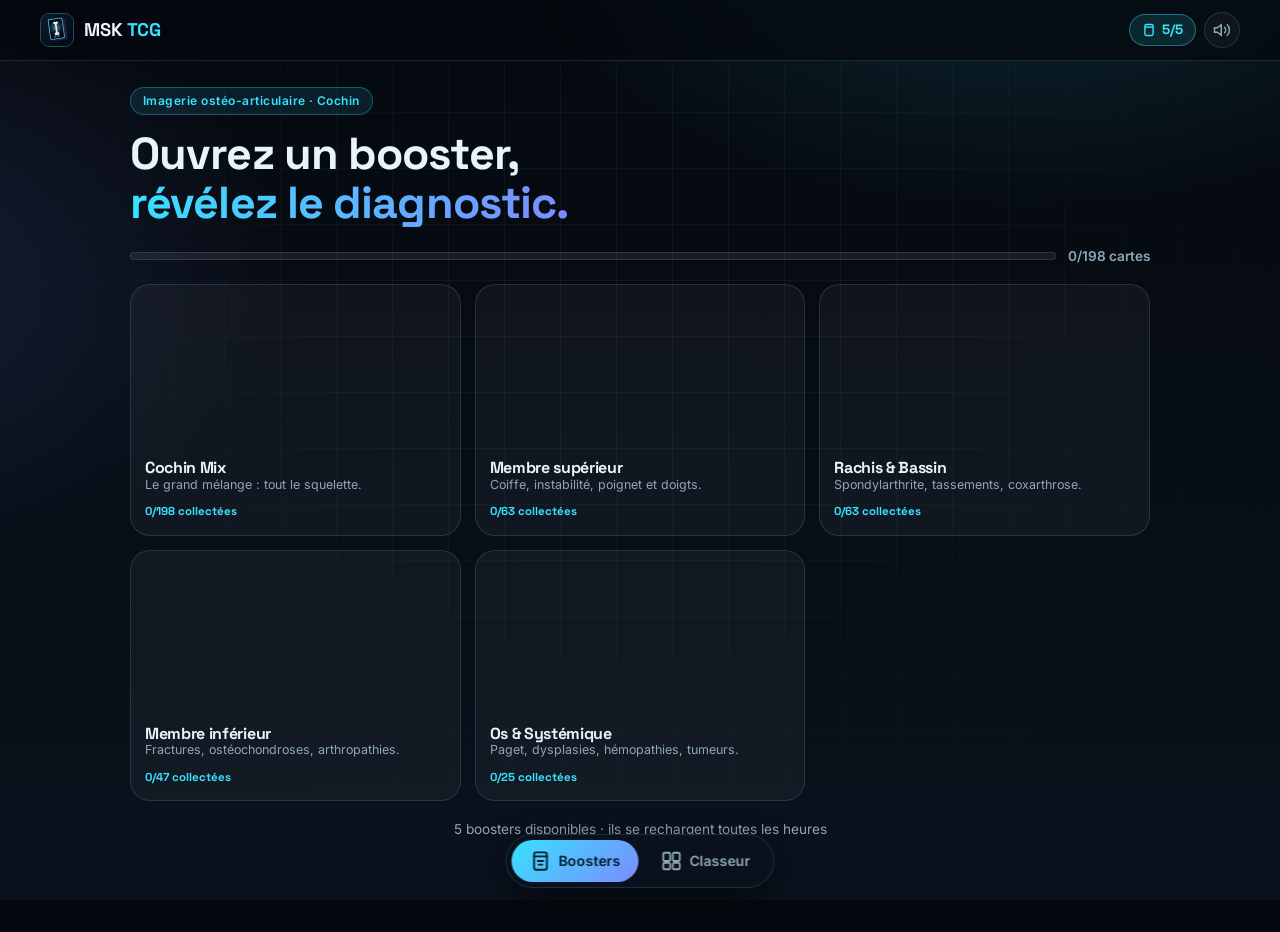
==== index.html @ c3ca77c6 "feat: MSK TCG — 198 imaging cards, booster tearing, tap-to-reveal, binder, PWA Co-Authored-By: Claud" ====
<!doctype html>
<html lang="fr">
<head>
  <meta charset="UTF-8" />
  <meta name="viewport" content="width=device-width, initial-scale=1.0, viewport-fit=cover" />
  <meta name="theme-color" content="#05090f" />
  <meta name="apple-mobile-web-app-capable" content="yes" />
  <meta name="mobile-web-app-capable" content="yes" />
  <meta name="apple-mobile-web-app-status-bar-style" content="black-translucent" />
  <meta name="apple-mobile-web-app-title" content="MSK TCG" />
  <meta name="description" content="MSK TCG : ouvrez des boosters d’imagerie musculosquelettique, révélez le diagnostic et complétez votre classeur." />
  <title>MSK TCG — Cochin</title>
  <link rel="icon" type="image/svg+xml" href="assets/icon.svg" />
  <link rel="icon" type="image/png" sizes="192x192" href="assets/icon-192.png" />
  <link rel="apple-touch-icon" sizes="180x180" href="apple-touch-icon.png" />
  <link rel="manifest" href="manifest.webmanifest" />
  <link rel="preconnect" href="https://fonts.googleapis.com" />
  <link rel="preconnect" href="https://fonts.gstatic.com" crossorigin />
  <link href="https://fonts.googleapis.com/css2?family=Inter:wght@400;500;600;700&family=Space+Grotesk:wght@500;600;700&display=swap" rel="stylesheet" />
  <link rel="stylesheet" href="styles.css?v=1" />
</head>
<body>
  <div class="bg-grid" aria-hidden="true"></div>

  <!-- pull-to-refresh: rotating arrow only -->
  <div id="ptr" aria-hidden="true">
    <svg viewBox="0 0 24 24" width="22" height="22" fill="none" stroke="currentColor" stroke-width="2.4" stroke-linecap="round" stroke-linejoin="round"><path d="M21 12a9 9 0 1 1-2.64-6.36"/><path d="M21 3v6h-6"/></svg>
  </div>

  <header class="top">
    <div class="brand">
      <img src="assets/icon.svg" alt="" class="brand-logo" />
      <span class="brand-text">MSK <b>TCG</b></span>
    </div>
    <div class="top-right">
      <div class="pack-counter" id="packCounter" title="Boosters disponibles"></div>
      <button class="icon-btn" id="soundBtn" aria-label="Son"></button>
    </div>
  </header>

  <main id="app">
    <!-- HOME / BOOSTERS -->
    <section class="view" id="view-boosters">
      <div class="hero">
        <span class="eyebrow">Imagerie ostéo-articulaire · Cochin</span>
        <h1>Ouvrez un booster,<br /><span class="grad">révélez le diagnostic.</span></h1>
        <div class="progress-line">
          <div class="progress-bar"><i id="homeProgress"></i></div>
          <span id="homeProgressText"></span>
        </div>
      </div>
      <div class="booster-grid" id="boosterGrid"></div>
      <p class="refill" id="refillText"></p>
    </section>

    <!-- BINDER -->
    <section class="view" id="view-binder" hidden>
      <div class="binder-head">
        <div>
          <h2>Classeur</h2>
          <p class="muted" id="binderCount"></p>
        </div>
        <div class="binder-tools">
          <button class="chip-btn" id="studyBtn" aria-pressed="false" title="Masquer les titres pour réviser">Révision</button>
          <button class="chip-btn" id="gridBtn" title="Taille de la grille">▦</button>
        </div>
      </div>
      <div class="chips" id="regionChips"></div>
      <div class="rarity-stats" id="rarityStats"></div>
      <div class="binder-grid" id="binderGrid"></div>
    </section>
  </main>

  <nav class="bottom-nav">
    <button data-view="boosters" class="active">
      <svg viewBox="0 0 24 24" width="22" height="22" fill="none" stroke="currentColor" stroke-width="2" stroke-linecap="round" stroke-linejoin="round"><rect x="5" y="2.5" width="14" height="19" rx="2.5"/><path d="M5 7h14M9 12h6M10 16h4"/></svg>
      <span>Boosters</span>
    </button>
    <button data-view="binder">
      <svg viewBox="0 0 24 24" width="22" height="22" fill="none" stroke="currentColor" stroke-width="2" stroke-linecap="round" stroke-linejoin="round"><rect x="3" y="3" width="7.5" height="9" rx="1.5"/><rect x="13.5" y="3" width="7.5" height="9" rx="1.5"/><rect x="3" y="14" width="7.5" height="7" rx="1.5"/><rect x="13.5" y="14" width="7.5" height="7" rx="1.5"/></svg>
      <span>Classeur</span>
    </button>
  </nav>

  <!-- OPENING STAGE (fullscreen, single viewport) -->
  <div class="stage" id="stage" hidden>
    <div class="stage-rays" id="stageRays"></div>
    <button class="stage-close" id="stageClose" aria-label="Fermer">✕</button>
    <div class="stage-step" id="stageStep"></div>
    <div class="stage-body" id="stageBody"></div>
    <div class="stage-foot" id="stageFoot"></div>
  </div>

  <!-- INSPECT MODAL -->
  <div class="modal" id="modal" hidden>
    <div class="modal-card" id="modalCard"></div>
    <button class="modal-close" id="modalClose" aria-label="Fermer">✕</button>
  </div>

  <script src="data/embedded_data.js?v=1"></script>
  <script src="app.js?v=1"></script>
</body>
</html>
---- styles.css ----
:root {
  --bg: #05090f;
  --bg-2: #0a121d;
  --panel: rgba(255, 255, 255, 0.04);
  --panel-2: rgba(255, 255, 255, 0.07);
  --line: rgba(160, 220, 255, 0.14);
  --text: #e8f4fb;
  --muted: #8fa6b8;
  --cyan: #38e1ff;
  --violet: #7c8cff;
  --gold: #ffc857;
  --good: #34d399;
  --bad: #fb7185;
  --radius: 20px;
  --font: 'Inter', system-ui, sans-serif;
  --display: 'Space Grotesk', 'Inter', system-ui, sans-serif;
  --sat: env(safe-area-inset-top, 0px);
  --sab: env(safe-area-inset-bottom, 0px);
  --nav-h: 64px;
}

* { box-sizing: border-box; margin: 0; padding: 0; }
html { overflow-x: clip; -webkit-tap-highlight-color: transparent; -webkit-text-size-adjust: 100%; }
body {
  background: var(--bg);
  color: var(--text);
  font-family: var(--font);
  line-height: 1.5;
  -webkit-font-smoothing: antialiased;
  overflow-x: hidden;
  min-height: 100dvh;
}
button { font: inherit; color: inherit; cursor: pointer; border: 0; background: none; touch-action: manipulation; }
h1, h2, h3 { font-family: var(--display); line-height: 1.1; letter-spacing: -0.02em; }
img { -webkit-user-drag: none; user-select: none; }
[hidden] { display: none !important; }
.muted { color: var(--muted); }

/* Pull-to-refresh only on touch devices: desktop trackpad scroll stays untouched */
@media (hover: none) and (pointer: coarse) {
  html, body { overscroll-behavior-y: contain; }
  body * { touch-action: manipulation; }
}

/* animated background — same as QUIZ Cochin MSK */
.bg-grid {
  position: fixed; inset: 0; z-index: -1;
  background:
    radial-gradient(900px 500px at 80% -10%, rgba(56, 225, 255, 0.16), transparent 60%),
    radial-gradient(700px 500px at -10% 30%, rgba(124, 140, 255, 0.14), transparent 60%),
    linear-gradient(var(--bg), var(--bg-2));
}
.bg-grid::after {
  content: ''; position: absolute; inset: 0;
  background-image:
    linear-gradient(rgba(160, 220, 255, 0.05) 1px, transparent 1px),
    linear-gradient(90deg, rgba(160, 220, 255, 0.05) 1px, transparent 1px);
  background-size: 56px 56px;
  mask-image: radial-gradient(ellipse at 50% 30%, #000 20%, transparent 75%);
  -webkit-mask-image: radial-gradient(ellipse at 50% 30%, #000 20%, transparent 75%);
  animation: drift 24s linear infinite;
}
@keyframes drift { to { background-position: 56px 56px; } }

/* pull to refresh */
#ptr {
  position: fixed; left: 50%; top: calc(var(--sat) + 10px); z-index: 200;
  width: 38px; height: 38px; margin-left: -19px; border-radius: 50%;
  display: grid; place-items: center; color: var(--cyan);
  background: rgba(10, 18, 29, 0.92); border: 1px solid var(--line);
  box-shadow: 0 8px 24px rgba(0, 0, 0, 0.45);
  opacity: 0; transform: translateY(-50px); pointer-events: none;
}
#ptr.spin svg { animation: spin 0.8s linear infinite; }
@keyframes spin { to { transform: rotate(360deg); } }

/* top bar */
.top {
  position: sticky; top: 0; z-index: 40;
  display: flex; align-items: center; justify-content: space-between; gap: 12px;
  padding: calc(12px + var(--sat)) clamp(16px, 5vw, 40px) 12px;
  background: rgba(5, 9, 15, 0.72);
  backdrop-filter: blur(14px); -webkit-backdrop-filter: blur(14px);
  border-bottom: 1px solid var(--line);
}
.brand { display: inline-flex; align-items: center; gap: 10px; font-family: var(--display); font-weight: 700; font-size: 1.15rem; }
.brand b { color: var(--cyan); }
.brand-logo { width: 34px; height: 34px; border-radius: 9px; border: 1px solid rgba(56, 225, 255, 0.35); box-shadow: 0 2px 10px rgba(0,0,0,.4); }
.top-right { display: flex; align-items: center; gap: 8px; }
.pack-counter {
  display: inline-flex; align-items: center; gap: 6px;
  padding: 5px 12px; border-radius: 999px;
  font-family: var(--display); font-weight: 700; font-size: 0.85rem;
  color: var(--cyan); background: rgba(56, 225, 255, 0.12); border: 1px solid rgba(56, 225, 255, 0.4);
}
.pack-counter.empty { color: var(--muted); background: var(--panel); border-color: var(--line); }
.icon-btn {
  width: 36px; height: 36px; border-radius: 50%; display: grid; place-items: center;
  background: var(--panel); border: 1px solid var(--line); color: var(--muted);
}

main { padding: 0 clamp(16px, 5vw, 40px) calc(var(--nav-h) + var(--sab) + 28px); max-width: 1100px; margin: 0 auto; }

/* hero */
.hero { padding: 26px 0 18px; }
.eyebrow {
  display: inline-block; padding: 4px 12px; border-radius: 999px; font-size: 0.75rem; font-weight: 600;
  letter-spacing: 0.04em; color: var(--cyan); background: rgba(56, 225, 255, 0.1); border: 1px solid rgba(56, 225, 255, 0.3);
}
.hero h1 { margin-top: 14px; font-size: clamp(1.7rem, 6.5vw, 2.8rem); }
.grad { background: linear-gradient(90deg, var(--cyan), var(--violet)); -webkit-background-clip: text; background-clip: text; color: transparent; }
.progress-line { display: flex; align-items: center; gap: 12px; margin-top: 18px; color: var(--muted); font-size: 0.85rem; font-weight: 600; }
.progress-bar { flex: 1; height: 8px; border-radius: 99px; background: var(--panel-2); overflow: hidden; border: 1px solid var(--line); }
.progress-bar i { display: block; height: 100%; width: 0; background: linear-gradient(90deg, var(--cyan), var(--violet)); border-radius: 99px; transition: width 0.6s ease; }

/* booster tiles */
.booster-grid { display: grid; grid-template-columns: repeat(2, minmax(0, 1fr)); gap: 14px; }
@media (min-width: 760px) { .booster-grid { grid-template-columns: repeat(3, minmax(0, 1fr)); } }
.booster-tile {
  position: relative; text-align: left; border-radius: var(--radius); padding: 14px;
  background: var(--panel); border: 1px solid var(--line);
  display: flex; flex-direction: column; gap: 10px; overflow: hidden;
  transition: transform 0.18s ease, border-color 0.18s ease;
}
.booster-tile:active { transform: scale(0.97); }
.booster-tile:hover { border-color: rgba(56, 225, 255, 0.45); }
.booster-tile.disabled { opacity: 0.55; }
.booster-tile .mini-pack { height: 150px; }
.booster-tile .pack-xray { inset: 13% 12% 22%; }
.booster-tile .pack-label { bottom: 8%; }
.booster-tile .pack-label span { display: none; }
.booster-tile .pack-label small { font-size: 0.6rem; }
.booster-tile h3 { font-size: 1rem; }
.booster-tile p { font-size: 0.78rem; color: var(--muted); line-height: 1.35; }
.booster-tile .owned { font-size: 0.72rem; font-weight: 700; color: var(--cyan); font-family: var(--display); }
.refill { text-align: center; color: var(--muted); font-size: 0.85rem; margin-top: 18px; min-height: 1.3em; }

/* booster pack art (CSS) */
.pack {
  --c1: var(--cyan); --c2: var(--violet);
  position: relative; width: 100%; height: 100%; border-radius: 14px;
  background:
    radial-gradient(120% 70% at 50% 0%, rgba(255,255,255,0.22), transparent 60%),
    linear-gradient(160deg, var(--c1), var(--c2) 70%, #0a0f1d);
  box-shadow: inset 0 0 0 1px rgba(255,255,255,0.25), 0 10px 30px rgba(0,0,0,0.45);
  overflow: hidden; display: grid; place-items: center;
}
.pack::before { /* crimped edges */
  content: ''; position: absolute; left: 0; right: 0; top: 0; height: 9%;
  background: repeating-linear-gradient(90deg, rgba(255,255,255,0.35) 0 3px, rgba(0,0,0,0.12) 3px 6px);
}
.pack::after {
  content: ''; position: absolute; left: 0; right: 0; bottom: 0; height: 6%;
  background: repeating-linear-gradient(90deg, rgba(255,255,255,0.35) 0 3px, rgba(0,0,0,0.12) 3px 6px);
}
.pack-sheen {
  position: absolute; inset: -40%;
  background: linear-gradient(115deg, transparent 40%, rgba(255,255,255,0.35) 50%, transparent 60%);
  animation: sheen 3.6s ease-in-out infinite;
}
@keyframes sheen { 0% { transform: translateX(-40%); } 60%, 100% { transform: translateX(40%); } }
.pack-xray {
  position: absolute; inset: 14% 12% 26%; border-radius: 10px; opacity: 0.9;
  background: #000 center/cover no-repeat;
  box-shadow: inset 0 0 0 2px rgba(255,255,255,0.35), 0 6px 20px rgba(0,0,0,0.5);
  filter: grayscale(1) contrast(1.15);
}
.pack-label {
  position: absolute; left: 0; right: 0; bottom: 9%; text-align: center; padding: 0 8px;
  font-family: var(--display); font-weight: 700; color: #fff; text-shadow: 0 2px 8px rgba(0,0,0,0.6);
}
.pack-label small { display: block; font-size: 0.62em; letter-spacing: 0.18em; text-transform: uppercase; opacity: 0.85; }
.pack-label span { font-size: 1em; }

/* ---------- CARD ---------- */
.card {
  --rc: #8fa6b8; --rc2: #3c4a58;
  position: relative; aspect-ratio: 5 / 7; width: 100%;
  border-radius: 18px; padding: 5px;
  background: linear-gradient(145deg, var(--rc), var(--rc2) 45%, var(--rc) 100%);
  box-shadow: 0 18px 40px rgba(0, 0, 0, 0.55), 0 0 0 1px rgba(255,255,255,0.06);
  transform-style: preserve-3d;
  transition: transform 0.25s ease, box-shadow 0.3s ease;
  user-select: none; -webkit-user-select: none;
}
.card.r-peu-commune { --rc: #38e1ff; --rc2: #0b4f63; }
.card.r-rare { --rc: #7c8cff; --rc2: #2a2f7a; box-shadow: 0 18px 40px rgba(0,0,0,.55), 0 0 26px rgba(124,140,255,.35); }
.card.r-legendaire { --rc: #ffc857; --rc2: #7a4b05; box-shadow: 0 18px 40px rgba(0,0,0,.55), 0 0 36px rgba(255,200,87,.45); }
.card-inner {
  position: relative; height: 100%; border-radius: 14px; overflow: hidden;
  background: #000; display: flex; flex-direction: column;
}
.card-top {
  position: absolute; z-index: 3; top: 0; left: 0; right: 0;
  display: flex; justify-content: space-between; align-items: center;
  padding: 8px 10px; pointer-events: none;
  background: linear-gradient(rgba(0,0,0,0.65), transparent);
  font-family: var(--display); font-weight: 700; font-size: 0.72rem; letter-spacing: 0.04em;
}
.card-top .num { color: rgba(255,255,255,0.8); }
.card-top .gems { color: var(--rc); text-shadow: 0 0 8px var(--rc); letter-spacing: 0.1em; }
.card-img { flex: 1; min-height: 0; display: grid; place-items: center; background: #000; }
.card-img img { width: 100%; height: 100%; object-fit: contain; display: block; }
.card-info {
  display: grid; grid-template-rows: 0fr; transition: grid-template-rows 0.45s cubic-bezier(0.22, 1, 0.36, 1);
  background: linear-gradient(180deg, rgba(10,18,29,0.96), #070c14);
  border-top: 1px solid transparent;
}
.card-info > div { overflow: hidden; }
.card-info .pad { padding: 12px 14px 14px; }
.card-info h3 { font-size: 1.12rem; color: #fff; }
.card-info p { margin-top: 6px; font-size: 0.86rem; color: #c9d8e4; line-height: 1.4; }
.card-info .tags { margin-top: 9px; display: flex; flex-wrap: wrap; gap: 6px; }
.tag {
  font-size: 0.66rem; font-weight: 700; letter-spacing: 0.03em; padding: 3px 8px; border-radius: 999px;
  color: var(--rc); background: rgba(255,255,255,0.06); border: 1px solid rgba(255,255,255,0.12);
}
.card.revealed .card-info { grid-template-rows: 1fr; border-top-color: var(--rc); }
.tap-hint {
  position: absolute; z-index: 3; left: 50%; bottom: 14px; transform: translateX(-50%);
  white-space: nowrap; padding: 7px 14px; border-radius: 999px;
  font-size: 0.78rem; font-weight: 700; color: #04202a;
  background: linear-gradient(135deg, var(--cyan), var(--violet));
  box-shadow: 0 6px 18px rgba(56,225,255,0.35);
  animation: pulse 1.6s ease-in-out infinite;
  transition: opacity 0.2s ease;
}
.card.revealed .tap-hint { opacity: 0; pointer-events: none; animation: none; }
@keyframes pulse { 50% { transform: translateX(-50%) scale(1.06); } }

/* holo shine for rare / legendary */
.holo {
  position: absolute; inset: 0; z-index: 2; pointer-events: none; border-radius: 14px; mix-blend-mode: color-dodge; opacity: 0;
  background:
    radial-gradient(circle at var(--px, 50%) var(--py, 50%), rgba(255,255,255,0.35), transparent 45%),
    linear-gradient(115deg, transparent 20%, rgba(56,225,255,0.25) 35%, rgba(124,140,255,0.25) 50%, rgba(255,200,87,0.25) 65%, transparent 80%);
  background-size: 100% 100%, 250% 250%;
  background-position: center, var(--hx, 50%) var(--hy, 50%);
  transition: opacity 0.3s ease;
}
.card.r-rare .holo { opacity: 0.45; }
.card.r-legendaire .holo { opacity: 0.7; }
.card.r-legendaire::before {
  content: ''; position: absolute; inset: -2px; border-radius: 20px; z-index: -1;
  background: conic-gradient(from var(--ang, 0deg), #ffc857, #ff7ab6, #7c8cff, #38e1ff, #34d399, #ffc857);
  filter: blur(8px); opacity: 0.8; animation: rot 4s linear infinite;
}
@property --ang { syntax: '<angle>'; initial-value: 0deg; inherits: false; }
@keyframes rot { to { --ang: 360deg; } }

.new-badge {
  position: absolute; z-index: 5; top: -8px; right: -6px;
  padding: 3px 9px; border-radius: 999px; font-size: 0.66rem; font-weight: 800; letter-spacing: 0.06em;
  color: #04202a; background: var(--good); box-shadow: 0 4px 12px rgba(52,211,153,0.45);
}
.count-badge {
  position: absolute; z-index: 5; bottom: 6px; right: 6px;
  padding: 1px 7px; border-radius: 999px; font-size: 0.66rem; font-weight: 800;
  color: #fff; background: rgba(0,0,0,0.7); border: 1px solid rgba(255,255,255,0.2);
}

/* ---------- STAGE ---------- */
.stage {
  position: fixed; inset: 0; z-index: 100; overflow: hidden;
  display: flex; flex-direction: column; align-items: center;
  padding: calc(var(--sat) + 14px) 16px calc(var(--sab) + 18px);
  background: radial-gradient(120% 80% at 50% 30%, rgba(20, 34, 54, 0.97), rgba(3, 6, 10, 0.99));
  touch-action: none; overscroll-behavior: none;
}
.stage-rays {
  position: absolute; left: 50%; top: 45%; width: 220vmax; height: 220vmax; margin: -110vmax 0 0 -110vmax;
  background: repeating-conic-gradient(from 0deg, rgba(56,225,255,0.08) 0 6deg, transparent 6deg 18deg);
  opacity: 0; transition: opacity 0.6s ease; animation: rays 30s linear infinite; pointer-events: none;
}
.stage-rays.on { opacity: 1; }
.stage-rays.gold { background: repeating-conic-gradient(from 0deg, rgba(255,200,87,0.16) 0 6deg, transparent 6deg 18deg); }
.stage-rays.violet { background: repeating-conic-gradient(from 0deg, rgba(124,140,255,0.13) 0 6deg, transparent 6deg 18deg); }
@keyframes rays { to { transform: rotate(360deg); } }
.stage-close {
  position: absolute; z-index: 5; top: calc(var(--sat) + 12px); right: 14px;
  width: 40px; height: 40px; border-radius: 50%; display: grid; place-items: center;
  background: var(--panel-2); border: 1px solid var(--line); color: var(--text); font-size: 1rem;
}
.stage-step {
  position: relative; z-index: 2; min-height: 40px; display: flex; align-items: center; justify-content: center; gap: 8px;
  font-family: var(--display); font-weight: 700; color: var(--muted); font-size: 0.95rem; text-align: center; padding: 0 52px;
}
.dots { display: flex; gap: 6px; }
.dots i { width: 8px; height: 8px; border-radius: 50%; background: rgba(255,255,255,0.15); }
.dots i.done { background: var(--cyan); }
.dots i.cur { background: #fff; box-shadow: 0 0 10px var(--cyan); }
.stage-body {
  position: relative; z-index: 2; flex: 1; min-height: 0; width: 100%;
  display: flex; align-items: center; justify-content: center; perspective: 1200px;
}
.stage-foot { position: relative; z-index: 2; min-height: 56px; display: flex; align-items: center; justify-content: center; gap: 10px; width: 100%; padding-bottom: 6px; }

.stage-card-wrap {
  width: min(88vw, calc((100dvh - var(--sat) - var(--sab) - 170px) * 0.714), 420px);
  position: relative;
}
.stage-card-wrap .card { cursor: pointer; }
.deal-in { animation: dealIn 0.55s cubic-bezier(0.22, 1, 0.36, 1) both; }
@keyframes dealIn { from { transform: translateY(60vh) rotate(-6deg) scale(0.85); opacity: 0; } }
.fly-out-left { animation: flyL 0.35s ease-in forwards; }
.fly-out-right { animation: flyR 0.35s ease-in forwards; }
@keyframes flyL { to { transform: translateX(-120vw) rotate(-18deg); opacity: 0; } }
@keyframes flyR { to { transform: translateX(120vw) rotate(18deg); opacity: 0; } }
.stack-ghost {
  position: absolute; inset: 0; border-radius: 18px; background: linear-gradient(145deg, #1a2533, #0a121d);
  border: 1px solid var(--line);
}

/* booster in stage */
.stage-pack {
  position: relative;
  width: min(72vw, calc((100dvh - var(--sat) - var(--sab) - 200px) * 0.62), 340px);
  aspect-ratio: 0.62;
  animation: packIn 0.6s cubic-bezier(0.22, 1, 0.36, 1) both;
}
@keyframes packIn { from { transform: scale(0.6) translateY(30px); opacity: 0; } }
.stage-pack .pack { position: absolute; inset: 0; }
.pack-top {
  position: absolute; left: 0; right: 0; top: 0; height: 15%; z-index: 3;
  clip-path: inset(0 round 14px 14px 0 0);
}
.pack-top { overflow: hidden; }
.stage-pack .pack-top .pack { inset: auto; top: 0; left: 0; right: 0; height: calc(100% / 0.15); }
.pack-bottom { position: absolute; inset: 0; z-index: 2; clip-path: inset(15% 0 0 0 round 0 0 14px 14px); }
.tear-zone {
  position: absolute; z-index: 4; left: -6%; right: -6%; top: 5%; height: 20%;
  display: flex; align-items: center; touch-action: none; cursor: grab;
}
.tear-line {
  position: absolute; left: 6%; right: 6%; top: 50%; height: 2px;
  background: repeating-linear-gradient(90deg, rgba(255,255,255,0.9) 0 8px, transparent 8px 14px);
  opacity: 0.85;
}
.tear-progress {
  position: absolute; left: 6%; top: calc(50% - 2px); height: 5px; width: 0; border-radius: 4px;
  background: #fff; box-shadow: 0 0 14px #fff, 0 0 24px var(--cyan);
}
.tear-finger {
  position: absolute; left: 6%; top: 50%; width: 34px; height: 34px; margin: -17px 0 0 -17px; border-radius: 50%;
  background: rgba(255,255,255,0.85); box-shadow: 0 0 0 6px rgba(255,255,255,0.25);
  animation: finger 1.8s ease-in-out infinite; pointer-events: none;
}
@keyframes finger { 0% { transform: translateX(0); opacity: 0; } 15% { opacity: 1; } 80% { opacity: 1; } 100% { transform: translateX(min(60vw, 260px)); opacity: 0; } }
.torn .pack-top { animation: topOff 0.6s cubic-bezier(0.5, 0, 0.75, 0) forwards; }
.torn .pack-bottom { animation: packDown 0.7s 0.25s cubic-bezier(0.5, 0, 0.75, 0) forwards; }
.torn .tear-zone { display: none; }
@keyframes topOff { to { transform: translate(40%, -140%) rotate(22deg); opacity: 0; } }
@keyframes packDown { to { transform: translateY(110vh); } }
.burst {
  position: absolute; left: 50%; top: 12%; width: 10px; height: 10px; margin: -5px; border-radius: 50%;
  box-shadow: 0 0 60px 40px rgba(255,255,255,0.9), 0 0 120px 80px rgba(56,225,255,0.6);
  animation: burst 0.7s ease-out forwards; z-index: 6; pointer-events: none;
}
@keyframes burst { to { transform: scale(6); opacity: 0; } }

.btn {
  display: inline-flex; align-items: center; justify-content: center; gap: 8px;
  padding: 13px 24px; border-radius: 999px; font-weight: 700; font-size: 0.95rem;
  color: #04202a; background: linear-gradient(135deg, var(--cyan), var(--violet));
  box-shadow: 0 8px 24px rgba(56, 225, 255, 0.25);
}
.btn.ghost { color: var(--text); background: var(--panel-2); border: 1px solid var(--line); box-shadow: none; }
.btn:disabled { opacity: 0.45; }
.hint-text { color: var(--muted); font-size: 0.85rem; font-weight: 600; text-align: center; }

/* summary 3 + 2 */
.summary {
  width: min(100%, 560px); display: flex; flex-wrap: wrap; justify-content: center; gap: 10px;
  max-height: 100%; align-content: center;
}
.summary .sum-item {
  position: relative; width: calc((100% - 20px) / 3);
  max-width: calc((100dvh - var(--sat) - var(--sab) - 230px) / 2 * 0.714);
  animation: dealIn 0.5s cubic-bezier(0.22, 1, 0.36, 1) both;
}
.summary .card { padding: 3px; border-radius: 11px; cursor: pointer; }
.summary .card-inner { border-radius: 9px; }
.sum-title { margin-top: 5px; font-size: 0.68rem; font-weight: 600; text-align: center; color: #c9d8e4; line-height: 1.2;
  display: -webkit-box; -webkit-line-clamp: 2; -webkit-box-orient: vertical; overflow: hidden; }

/* ---------- BINDER ---------- */
.binder-head { display: flex; align-items: flex-end; justify-content: space-between; gap: 12px; padding: 22px 0 12px; }
.binder-head h2 { font-size: 1.6rem; }
.binder-head p { font-size: 0.85rem; margin-top: 4px; }
.binder-tools { display: flex; gap: 8px; }
.chip-btn {
  padding: 7px 13px; border-radius: 999px; font-size: 0.8rem; font-weight: 600;
  background: var(--panel); border: 1px solid var(--line); color: var(--muted);
}
.chip-btn[aria-pressed="true"] { color: #04202a; background: var(--cyan); border-color: var(--cyan); }
.chips { display: flex; gap: 8px; overflow-x: auto; padding: 2px 0 10px; scrollbar-width: none; margin: 0 calc(-1 * clamp(16px, 5vw, 40px)); padding-left: clamp(16px, 5vw, 40px); padding-right: clamp(16px, 5vw, 40px); }
.chips::-webkit-scrollbar { display: none; }
.chips button {
  flex-shrink: 0; padding: 7px 13px; border-radius: 999px; font-size: 0.8rem; font-weight: 600;
  background: var(--panel); border: 1px solid var(--line); color: var(--muted); white-space: nowrap;
}
.chips button.active { color: #04202a; background: linear-gradient(135deg, var(--cyan), var(--violet)); border-color: transparent; }
.chips button small { opacity: 0.75; font-weight: 700; margin-left: 4px; }
.rarity-stats { display: flex; flex-wrap: wrap; gap: 6px 14px; font-size: 0.76rem; font-weight: 600; color: var(--muted); padding-bottom: 14px; }
.rarity-stats span b { font-family: var(--display); }
.rs-commune b { color: #b8c8d6; } .rs-peu-commune b { color: var(--cyan); } .rs-rare b { color: var(--violet); } .rs-legendaire b { color: var(--gold); }

.binder-grid { display: grid; grid-template-columns: repeat(3, minmax(0, 1fr)); gap: 12px 10px; }
.binder-grid.dense { grid-template-columns: repeat(4, minmax(0, 1fr)); gap: 10px 8px; }
@media (min-width: 700px) { .binder-grid { grid-template-columns: repeat(5, minmax(0, 1fr)); } .binder-grid.dense { grid-template-columns: repeat(7, minmax(0, 1fr)); } }
.slot { position: relative; min-width: 0; }
.slot .card { padding: 3px; border-radius: 11px; cursor: pointer; box-shadow: 0 8px 18px rgba(0,0,0,0.45); }
.slot .card-inner { border-radius: 9px; }
.slot .card-top { padding: 4px 6px; font-size: 0.58rem; }
.slot .card-img img { object-fit: cover; }
.slot-title { margin-top: 5px; font-size: 0.68rem; font-weight: 600; color: #c9d8e4; line-height: 1.2;
  display: -webkit-box; -webkit-line-clamp: 2; -webkit-box-orient: vertical; overflow: hidden; }
.binder-grid.dense .slot-title { font-size: 0.6rem; }
.binder-grid.study .slot-title { visibility: hidden; }
.empty-slot {
  aspect-ratio: 5 / 7; border-radius: 11px; display: grid; place-items: center; text-align: center;
  background: repeating-linear-gradient(135deg, rgba(255,255,255,0.025) 0 8px, transparent 8px 16px), rgba(255,255,255,0.03);
  border: 1px dashed rgba(160, 220, 255, 0.18); color: rgba(143, 166, 184, 0.6);
  font-family: var(--display); font-weight: 700; font-size: 0.8rem;
}
.empty-slot svg { display: block; margin: 0 auto 4px; opacity: 0.6; }

/* ---------- MODAL ---------- */
.modal {
  position: fixed; inset: 0; z-index: 150; display: flex; align-items: center; justify-content: center;
  padding: calc(var(--sat) + 64px) 16px calc(var(--sab) + 20px);
  background: rgba(3, 6, 10, 0.88); backdrop-filter: blur(10px); -webkit-backdrop-filter: blur(10px);
  animation: fade 0.2s ease;
}
@keyframes fade { from { opacity: 0; } }
.modal-close {
  position: fixed; z-index: 160; top: calc(var(--sat) + 14px); right: 14px;
  width: 42px; height: 42px; border-radius: 50%; display: grid; place-items: center;
  background: var(--panel-2); border: 1px solid var(--line); font-size: 1.05rem;
}
.modal-card { width: min(92vw, calc((100dvh - var(--sat) - var(--sab) - 90px) * 0.714), 460px); animation: dealIn 0.4s cubic-bezier(0.22,1,0.36,1) both; }
.modal-card .card-img { overflow: hidden; touch-action: none; cursor: zoom-in; }
.modal-card .card-img img { transform-origin: 0 0; will-change: transform; }
.modal-meta { margin-top: 10px; text-align: center; font-size: 0.72rem; color: var(--muted); }

@media (max-height: 640px) {
  .card-info h3 { font-size: 1rem; }
  .card-info p { font-size: 0.8rem; }
}

/* ---------- BOTTOM NAV (iOS home-indicator safe) ---------- */
.bottom-nav {
  position: fixed; z-index: 50; left: 50%; transform: translateX(-50%);
  bottom: calc(var(--sab) + 12px);
  display: flex; gap: 4px; padding: 5px; border-radius: 999px;
  background: rgba(10, 18, 29, 0.82); border: 1px solid var(--line);
  backdrop-filter: blur(14px); -webkit-backdrop-filter: blur(14px);
  box-shadow: 0 10px 30px rgba(0,0,0,0.5);
}
.bottom-nav button {
  display: inline-flex; align-items: center; gap: 7px; padding: 10px 18px; border-radius: 999px;
  color: var(--muted); font-weight: 600; font-size: 0.88rem;
}
.bottom-nav button.active { color: #04202a; background: linear-gradient(135deg, var(--cyan), var(--violet)); }

.toast {
  position: fixed; z-index: 300; left: 50%; bottom: calc(var(--sab) + 90px); transform: translateX(-50%);
  padding: 10px 16px; border-radius: 999px; font-size: 0.85rem; font-weight: 600;
  background: rgba(10, 18, 29, 0.95); border: 1px solid var(--line); box-shadow: 0 10px 30px rgba(0,0,0,0.5);
  animation: fade 0.2s ease;
}
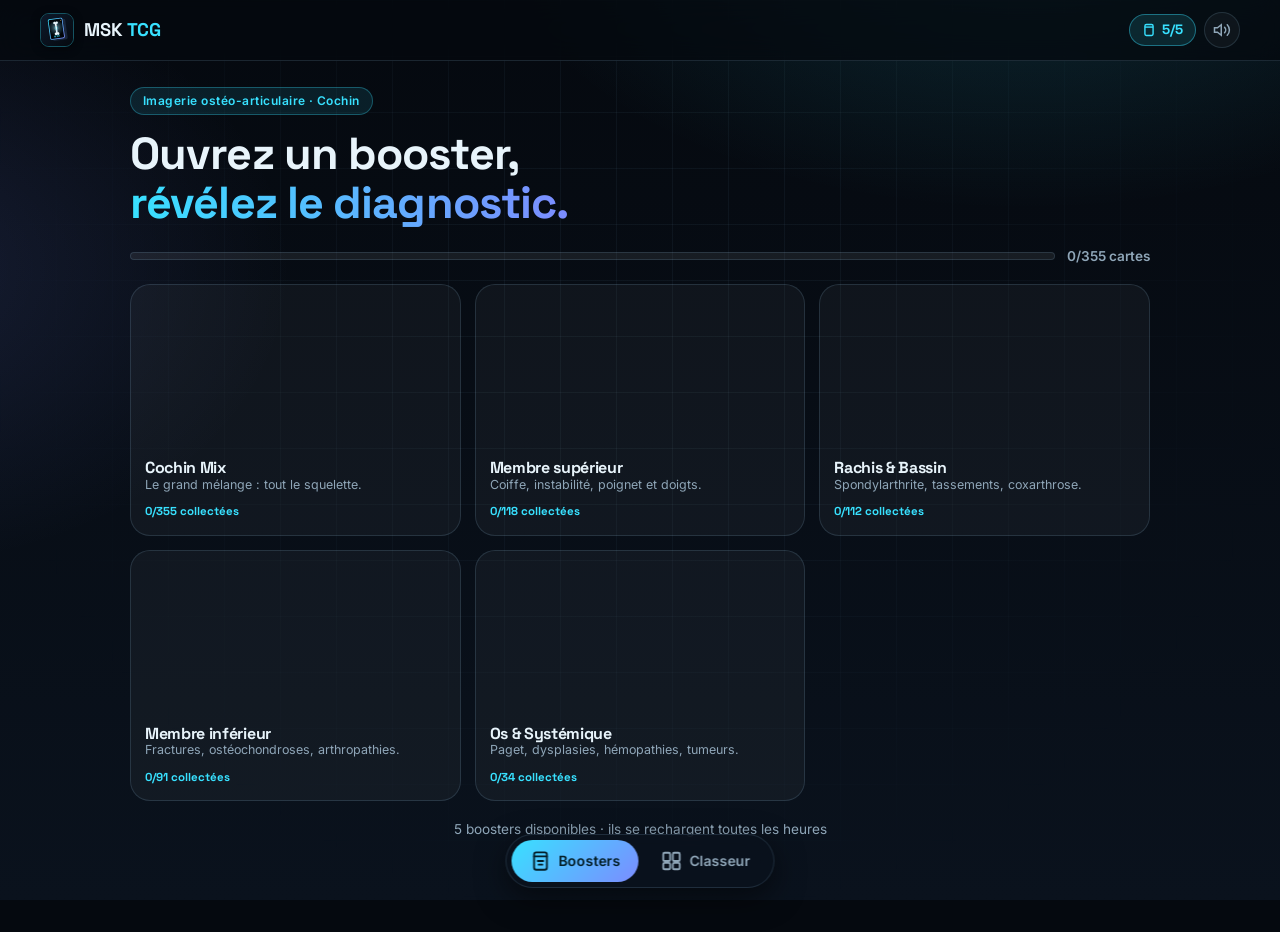
==== commit 28d324b0: "+157 cartes (Cotten loco-régional) et éditeur de cartes (modifier / retirer, publication GitHub) Co-" ====
--- a/index.html
+++ b/index.html
@@ -17,7 +17,7 @@
   <link rel="preconnect" href="https://fonts.googleapis.com" />
   <link rel="preconnect" href="https://fonts.gstatic.com" crossorigin />
   <link href="https://fonts.googleapis.com/css2?family=Inter:wght@400;500;600;700&family=Space+Grotesk:wght@500;600;700&display=swap" rel="stylesheet" />
-  <link rel="stylesheet" href="styles.css?v=1" />
+  <link rel="stylesheet" href="styles.css?v=3" />
 </head>
 <body>
   <div class="bg-grid" aria-hidden="true"></div>
@@ -63,6 +63,7 @@
         <div class="binder-tools">
           <button class="chip-btn" id="studyBtn" aria-pressed="false" title="Masquer les titres pour réviser">Révision</button>
           <button class="chip-btn" id="gridBtn" title="Taille de la grille">▦</button>
+          <a class="chip-btn" href="edit.html" title="Éditer / retirer des cartes" aria-label="Éditer les cartes">✎</a>
         </div>
       </div>
       <div class="chips" id="regionChips"></div>
@@ -97,7 +98,8 @@
     <button class="modal-close" id="modalClose" aria-label="Fermer">✕</button>
   </div>
 
-  <script src="data/embedded_data.js?v=1"></script>
-  <script src="app.js?v=1"></script>
+  <script src="data/embedded_data.js?v=2"></script>
+  <script src="deck.js?v=1"></script>
+  <script src="app.js?v=3"></script>
 </body>
 </html>
--- a/styles.css
+++ b/styles.css
@@ -126,7 +126,7 @@
 .booster-tile:hover { border-color: rgba(56, 225, 255, 0.45); }
 .booster-tile.disabled { opacity: 0.55; }
 .booster-tile .mini-pack { height: 150px; }
-.booster-tile .pack-xray { inset: 13% 12% 22%; }
+.booster-tile .pack-icons { inset: 13% 10% 22%; padding: 8% 6%; border-radius: 8px; }
 .booster-tile .pack-label { bottom: 8%; }
 .booster-tile .pack-label span { display: none; }
 .booster-tile .pack-label small { font-size: 0.6rem; }
@@ -159,12 +159,17 @@
   animation: sheen 3.6s ease-in-out infinite;
 }
 @keyframes sheen { 0% { transform: translateX(-40%); } 60%, 100% { transform: translateX(40%); } }
-.pack-xray {
-  position: absolute; inset: 14% 12% 26%; border-radius: 10px; opacity: 0.9;
-  background: #000 center/cover no-repeat;
-  box-shadow: inset 0 0 0 2px rgba(255,255,255,0.35), 0 6px 20px rgba(0,0,0,0.5);
-  filter: grayscale(1) contrast(1.15);
-}
+.pack-icons {
+  position: absolute; inset: 14% 11% 25%; border-radius: 12px;
+  display: flex; flex-direction: column; align-items: center; justify-content: center; gap: 4%; padding: 7% 6%;
+  background: radial-gradient(90% 70% at 50% 40%, rgba(56,225,255,0.18), transparent 70%), rgba(5,9,15,0.82);
+  box-shadow: inset 0 0 0 1.5px rgba(255,255,255,0.3), 0 6px 20px rgba(0,0,0,0.45);
+}
+.pack-icons img { display: block; object-fit: contain; filter: drop-shadow(0 0 10px rgba(56,225,255,0.45)); -webkit-user-drag: none; }
+.pack-icons .main { flex: 1.7 1 0; min-height: 0; width: 100%; }
+.pack-icons .sub { flex: 1 1 0; min-height: 0; width: 100%; display: flex; justify-content: center; gap: 8%; }
+.pack-icons .sub img { flex: 0 1 30%; min-width: 0; height: 100%; }
+.pack-icons.n1 .main { flex: 1; }
 .pack-label {
   position: absolute; left: 0; right: 0; bottom: 9%; text-align: center; padding: 0 8px;
   font-family: var(--display); font-weight: 700; color: #fff; text-shadow: 0 2px 8px rgba(0,0,0,0.6);
@@ -216,6 +221,11 @@
   color: var(--rc); background: rgba(255,255,255,0.06); border: 1px solid rgba(255,255,255,0.12);
 }
 .card.revealed .card-info { grid-template-rows: 1fr; border-top-color: var(--rc); }
+/* reveal keeps the image size: the card grows instead of squeezing the image */
+.card.grow { aspect-ratio: auto; }
+.card.grow .card-inner { height: auto; }
+.card.grow .card-img { flex: none; height: var(--imgh); }
+.card.no-anim .card-info { transition: none; }
 .tap-hint {
   position: absolute; z-index: 3; left: 50%; bottom: 14px; transform: translateX(-50%);
   white-space: nowrap; padding: 7px 14px; border-radius: 999px;
@@ -469,3 +479,4 @@
   background: rgba(10, 18, 29, 0.95); border: 1px solid var(--line); box-shadow: 0 10px 30px rgba(0,0,0,0.5);
   animation: fade 0.2s ease;
 }
+a.chip-btn { text-decoration: none; display: inline-flex; align-items: center; }
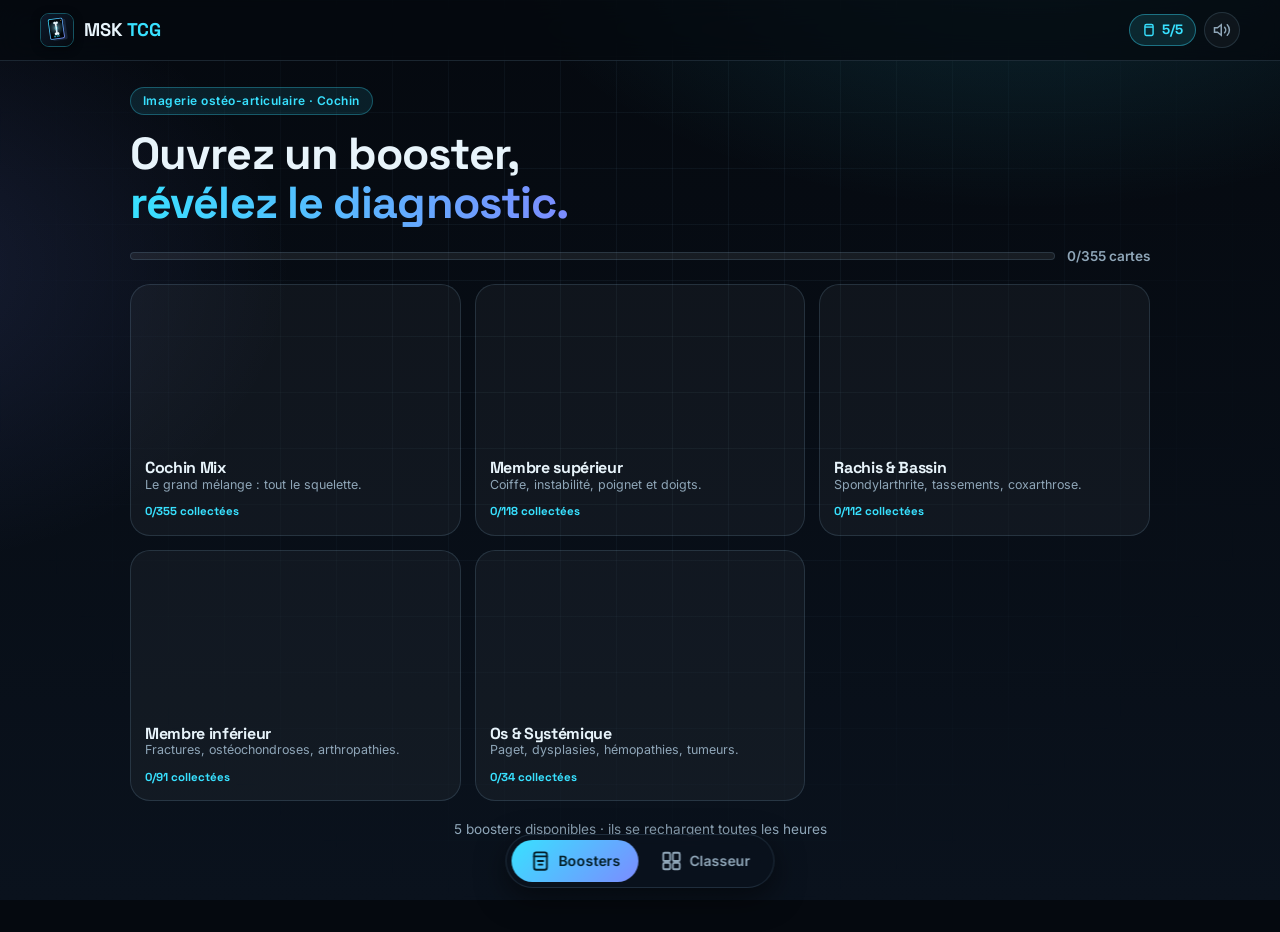
==== commit 0b08e6d2: "Classeur : visionneuse avec swipe gauche/droite carte par carte (compteur, flèches clavier/desktop, " ====
--- a/index.html
+++ b/index.html
@@ -17,7 +17,7 @@
   <link rel="preconnect" href="https://fonts.googleapis.com" />
   <link rel="preconnect" href="https://fonts.gstatic.com" crossorigin />
   <link href="https://fonts.googleapis.com/css2?family=Inter:wght@400;500;600;700&family=Space+Grotesk:wght@500;600;700&display=swap" rel="stylesheet" />
-  <link rel="stylesheet" href="styles.css?v=3" />
+  <link rel="stylesheet" href="styles.css?v=4" />
 </head>
 <body>
   <div class="bg-grid" aria-hidden="true"></div>
@@ -96,10 +96,12 @@
   <div class="modal" id="modal" hidden>
     <div class="modal-card" id="modalCard"></div>
     <button class="modal-close" id="modalClose" aria-label="Fermer">✕</button>
+    <button class="modal-nav prev" id="modalPrev" aria-label="Carte précédente" hidden>‹</button>
+    <button class="modal-nav next" id="modalNext" aria-label="Carte suivante" hidden>›</button>
   </div>
 
   <script src="data/embedded_data.js?v=2"></script>
   <script src="deck.js?v=1"></script>
-  <script src="app.js?v=3"></script>
+  <script src="app.js?v=4"></script>
 </body>
 </html>
--- a/styles.css
+++ b/styles.css
@@ -480,3 +480,21 @@
   animation: fade 0.2s ease;
 }
 a.chip-btn { text-decoration: none; display: inline-flex; align-items: center; }
+
+/* binder viewer: swipe between cards */
+.modal-card .card { touch-action: pan-y; }
+.modal-card .card-img { touch-action: none; }
+.slide-in-r { animation: slideInR 0.28s cubic-bezier(0.22, 1, 0.36, 1) both; }
+.slide-in-l { animation: slideInL 0.28s cubic-bezier(0.22, 1, 0.36, 1) both; }
+@keyframes slideInR { from { transform: translateX(70%) rotate(4deg); opacity: 0; } }
+@keyframes slideInL { from { transform: translateX(-70%) rotate(-4deg); opacity: 0; } }
+.bump { animation: bump 0.3s ease; }
+@keyframes bump { 30% { transform: translateX(-10px); } 60% { transform: translateX(8px); } }
+.modal-meta b { color: var(--text); }
+.modal-nav {
+  position: fixed; z-index: 160; top: 50%; transform: translateY(-50%);
+  width: 46px; height: 46px; border-radius: 50%; display: none; place-items: center;
+  background: var(--panel-2); border: 1px solid var(--line); color: var(--text); font-size: 1.6rem; line-height: 1;
+}
+.modal-nav.prev { left: 16px; } .modal-nav.next { right: 16px; }
+@media (hover: hover) and (pointer: fine) { .modal-nav:not([hidden]) { display: grid; } }
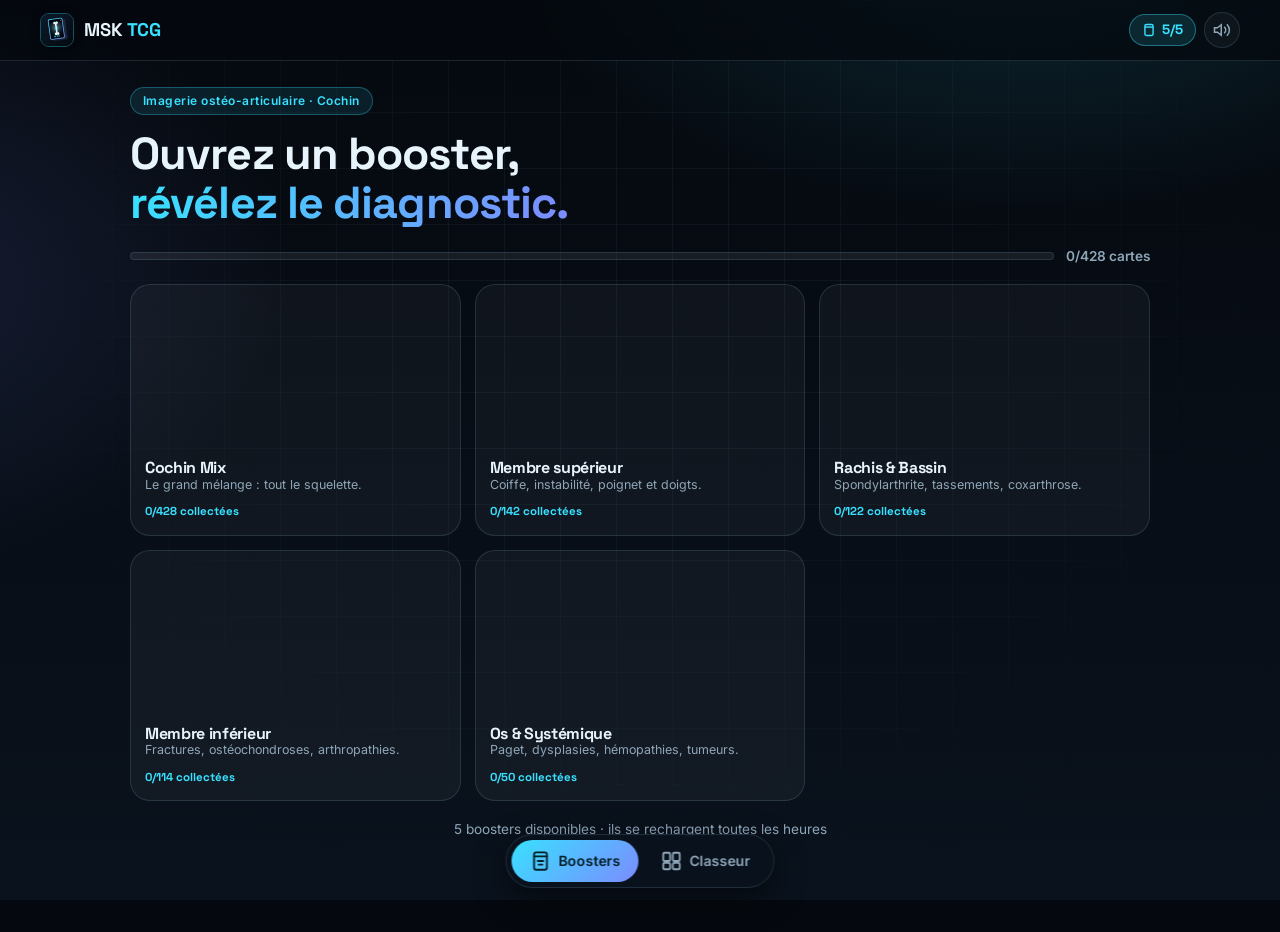
==== commit babf185e: "+73 cartes : cas Cochin déjà présentés (Drive) et mails d'avis anonymisés — 428 cartes Co-Authored-B" ====
--- a/index.html
+++ b/index.html
@@ -100,7 +100,7 @@
     <button class="modal-nav next" id="modalNext" aria-label="Carte suivante" hidden>›</button>
   </div>
 
-  <script src="data/embedded_data.js?v=2"></script>
+  <script src="data/embedded_data.js?v=3"></script>
   <script src="deck.js?v=1"></script>
   <script src="app.js?v=4"></script>
 </body>
